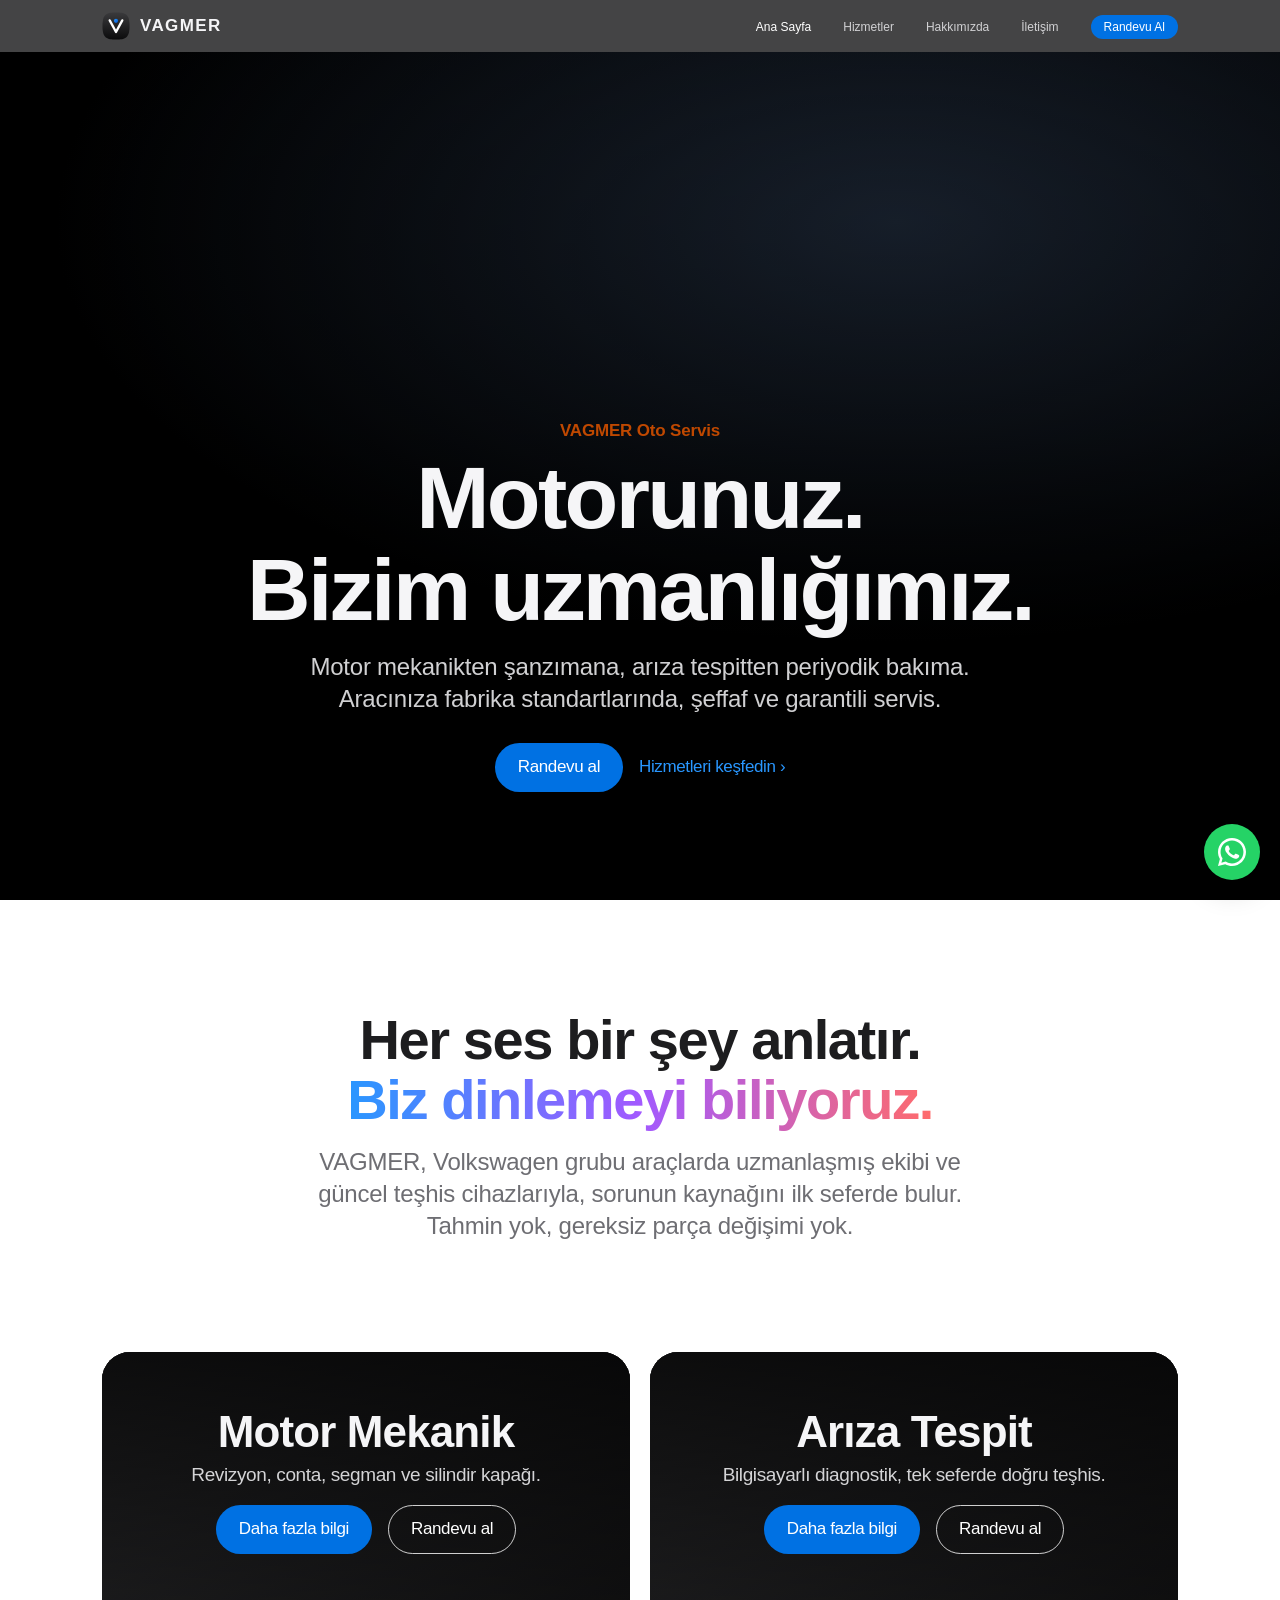
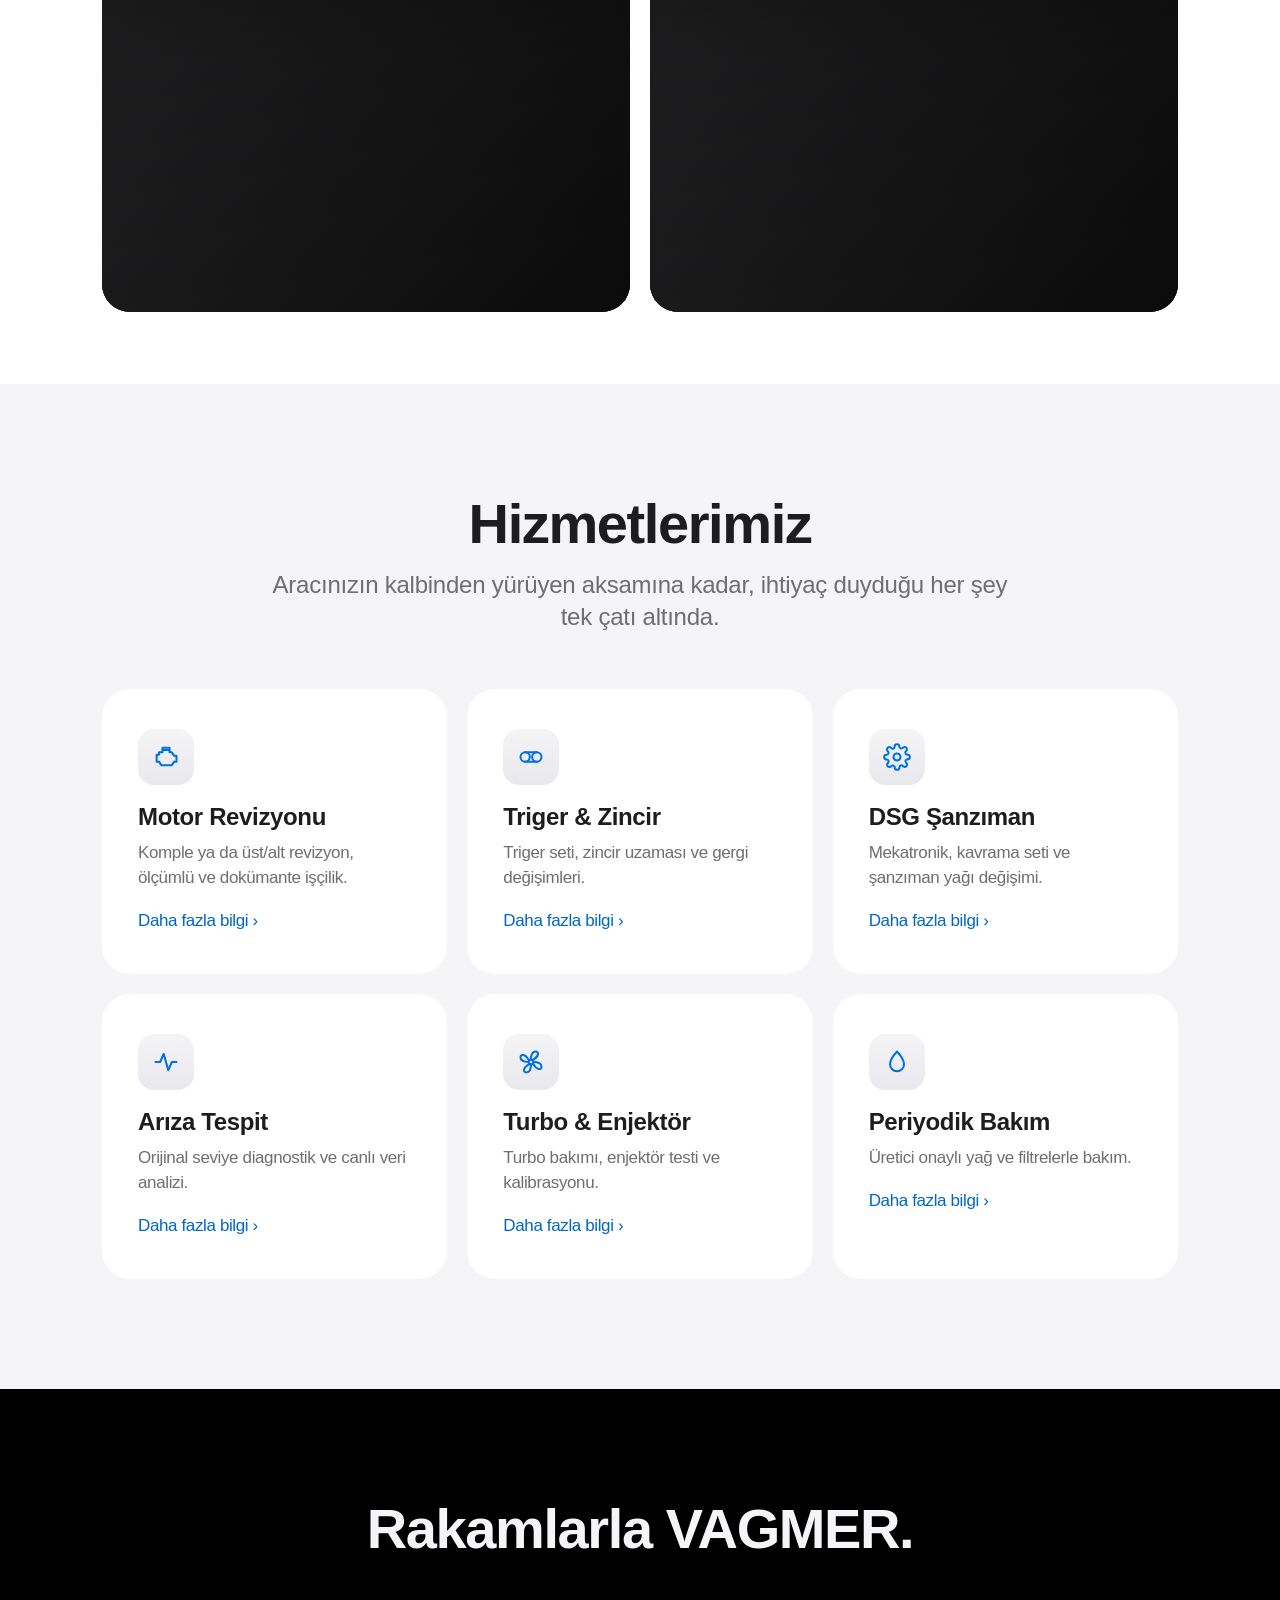
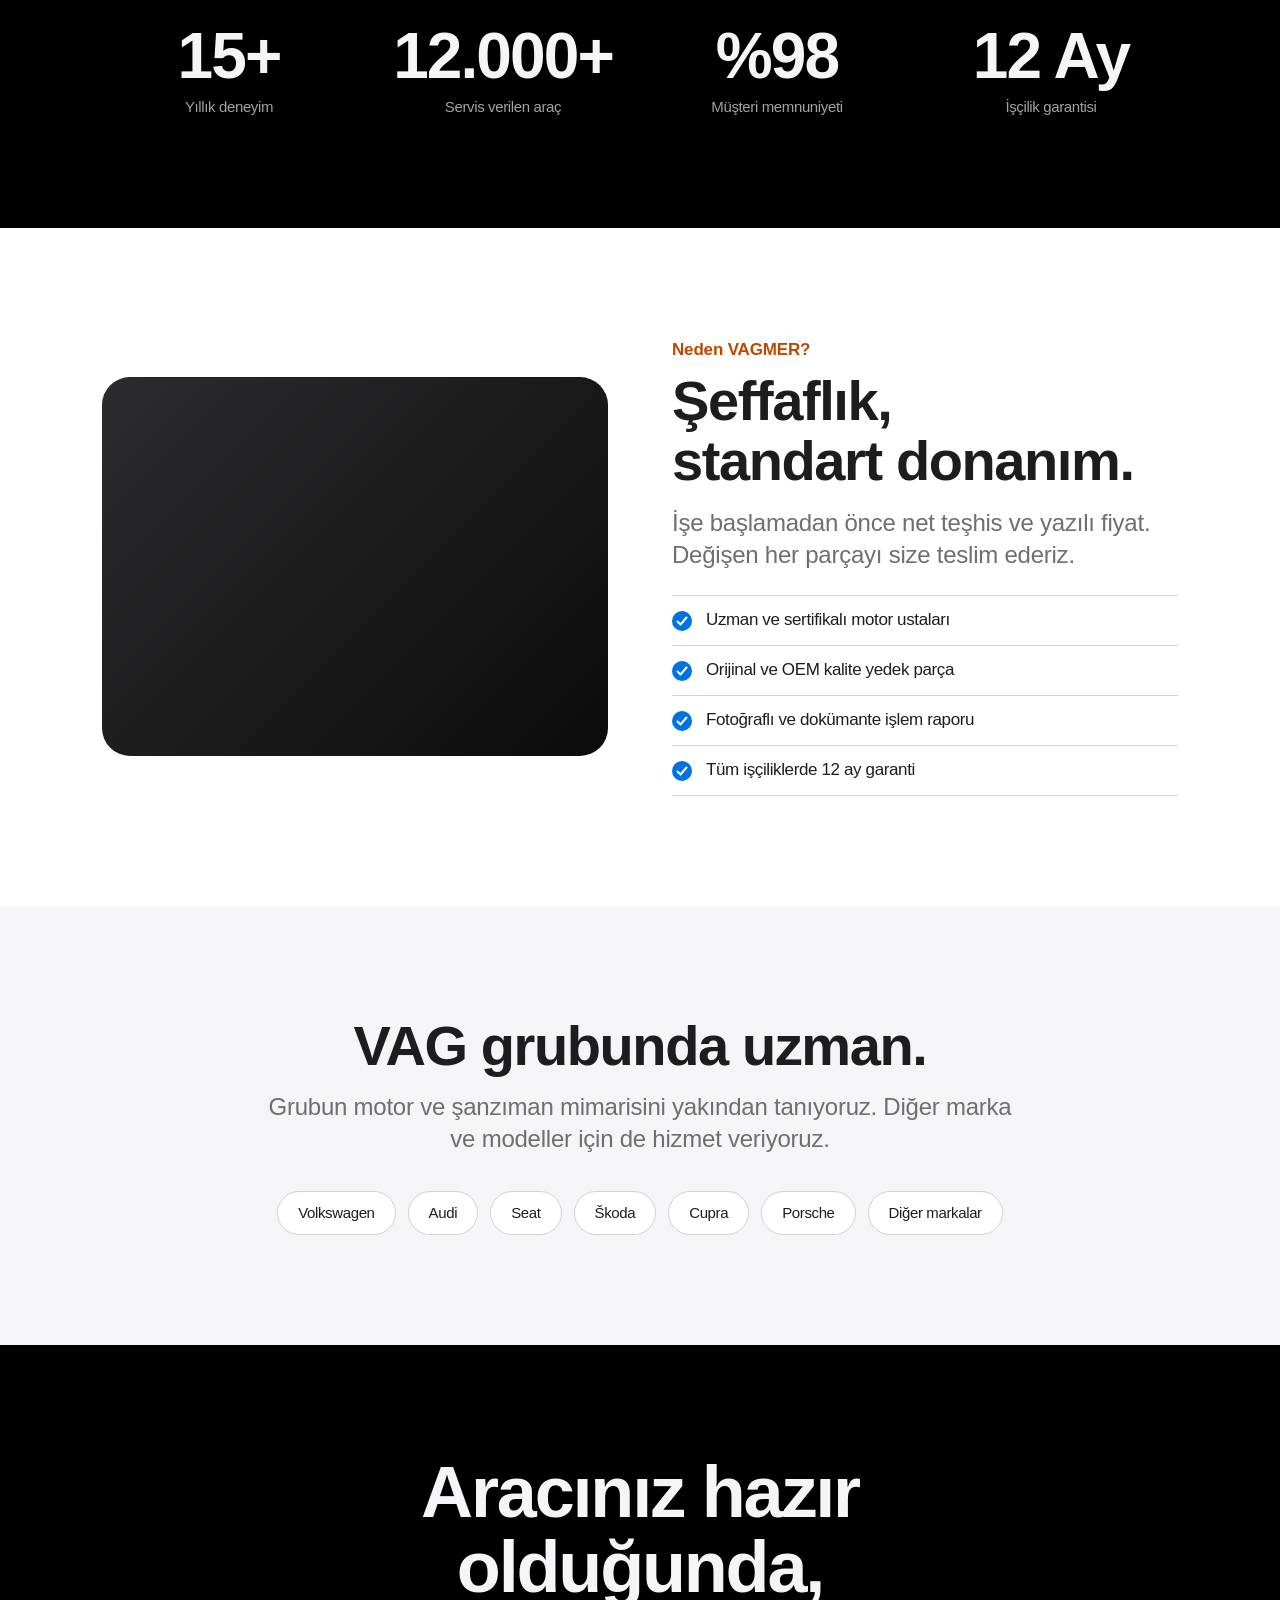
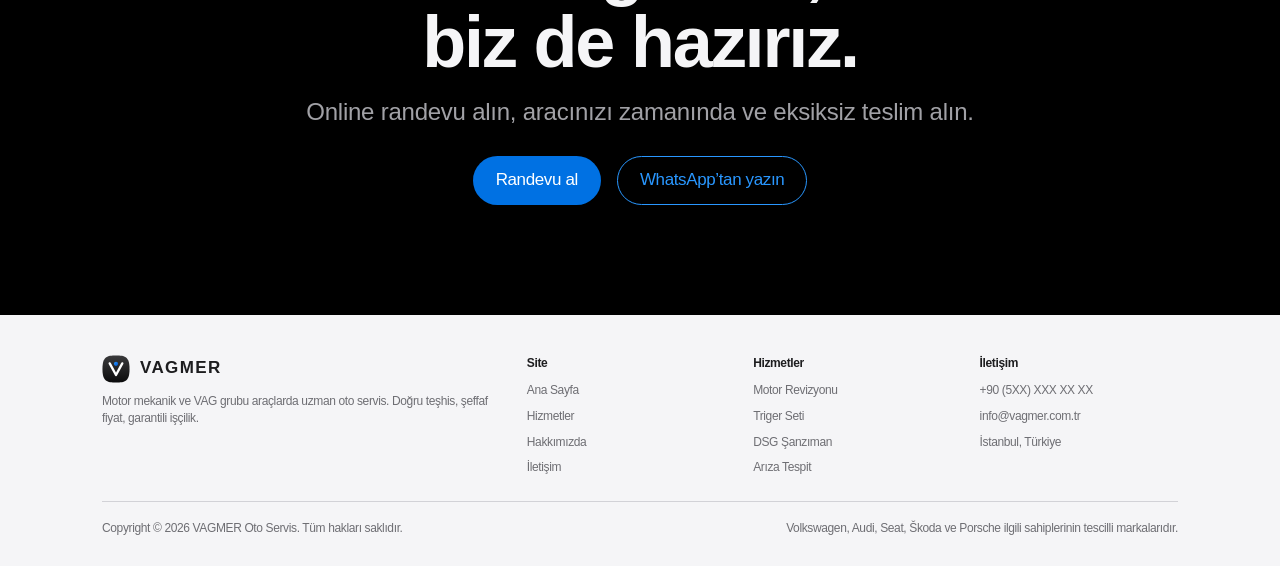
==== index.html @ d293a99e "VAGMER oto servis tanıtım sitesi ve sunucu kurulum scripti Co-Authored-By: Claude Opus 5.5 <noreply@" ====
<!doctype html>
<html lang="tr">
<head>
<meta charset="utf-8">
<meta name="viewport" content="width=device-width, initial-scale=1, viewport-fit=cover">
<title>VAGMER Oto Servis — Motor Mekanik ve VAG Uzmanı</title>
<meta name="description" content="VAGMER Oto Servis: motor mekanik, motor revizyonu, triger, DSG şanzıman, arıza tespit ve periyodik bakım. Volkswagen, Audi, Seat, Škoda uzmanı.">
<meta name="theme-color" content="#000000">
<meta property="og:title" content="VAGMER Oto Servis — Motor Mekanik ve VAG Uzmanı">
<meta property="og:description" content="VAGMER Oto Servis: motor mekanik, motor revizyonu, triger, DSG şanzıman, arıza tespit ve periyodik bakım. Volkswagen, Audi, Seat, Škoda uzmanı.">
<meta property="og:type" content="website">
<link rel="icon" href="favicon.svg" type="image/svg+xml">
<link rel="apple-touch-icon" href="assets/img/logo.svg">
<link rel="preconnect" href="https://images.unsplash.com">
<link rel="stylesheet" href="assets/css/style.css">
</head>
<body>
<header class="nav" role="navigation" aria-label="Ana menü">
  <div class="container">
    <a class="brand" href="index.html"><img src="assets/img/logo.svg" alt="" width="28" height="28">VAGMER</a>
    <button class="nav-toggle" aria-label="Menüyü aç" aria-expanded="false"><span></span><span></span></button>
    <ul class="nav-links"><li><a href="index.html" aria-current="page">Ana Sayfa</a></li><li><a href="hizmetler.html">Hizmetler</a></li><li><a href="hakkimizda.html">Hakkımızda</a></li><li><a href="iletisim.html">İletişim</a></li><li><a class="nav-cta" href="iletisim.html#randevu">Randevu Al</a></li></ul>
  </div>
</header>
<main>

<section class="hero">
  <div class="hero-media" data-bg="https://images.unsplash.com/photo-1486262715619-67b85e0b08d3?auto=format&fit=crop&w=2200&q=80"></div>
  <div class="container">
    <p class="eyebrow">VAGMER Oto Servis</p>
    <h1 class="display">Motorunuz.<br>Bizim uzmanlığımız.</h1>
    <p class="lead">Motor mekanikten şanzımana, arıza tespitten periyodik bakıma. Aracınıza fabrika standartlarında, şeffaf ve garantili servis.</p>
    <div class="cta-row">
      <a class="btn btn-primary" href="iletisim.html#randevu">Randevu al</a>
      <a class="link-arrow" style="color:var(--link-dark)" href="hizmetler.html">Hizmetleri keşfedin</a>
    </div>
  </div>
</section>

<section class="section center">
  <div class="container narrow reveal">
    <h2 class="headline">Her ses bir şey anlatır.<br><span class="gradient-text">Biz dinlemeyi biliyoruz.</span></h2>
    <p class="lead">VAGMER, Volkswagen grubu araçlarda uzmanlaşmış ekibi ve güncel teşhis cihazlarıyla, sorunun kaynağını ilk seferde bulur. Tahmin yok, gereksiz parça değişimi yok.</p>
  </div>
</section>

<section class="section-sm" style="padding-top:0">
  <div class="container grid grid-2">
    <div class="tile reveal">
      <div class="media" data-bg="https://images.unsplash.com/photo-1487754180451-c456f719a1fc?auto=format&fit=crop&w=1400&q=80"></div>
      <h3>Motor Mekanik</h3>
      <p>Revizyon, conta, segman ve silindir kapağı.</p>
      <div class="cta-row"><a class="btn btn-primary" href="hizmetler.html#motor">Daha fazla bilgi</a><a class="btn btn-ghost" href="iletisim.html#randevu">Randevu al</a></div>
    </div>
    <div class="tile reveal">
      <div class="media" data-bg="https://images.unsplash.com/photo-1503376780353-7e6692767b70?auto=format&fit=crop&w=1400&q=80"></div>
      <h3>Arıza Tespit</h3>
      <p>Bilgisayarlı diagnostik, tek seferde doğru teşhis.</p>
      <div class="cta-row"><a class="btn btn-primary" href="hizmetler.html#diagnostik">Daha fazla bilgi</a><a class="btn btn-ghost" href="iletisim.html#randevu">Randevu al</a></div>
    </div>
  </div>
</section>

<section class="section alt">
  <div class="container">
    <div class="center reveal">
      <h2 class="headline">Hizmetlerimiz</h2>
      <p class="lead narrow">Aracınızın kalbinden yürüyen aksamına kadar, ihtiyaç duyduğu her şey tek çatı altında.</p>
    </div>
    <div class="grid grid-3" style="margin-top:56px">
      <a class="card reveal" href="hizmetler.html#motor" style="color:inherit;text-decoration:none">
  <div class="icon"><svg viewBox="0 0 24 24"><path d="M4 10h2V8h3V6h6v2h2l2 3h2v5h-2l-2 3H8l-2-3H4z"/><path d="M9 6V4h6v2"/></svg></div><h3>Motor Revizyonu</h3><p>Komple ya da üst/alt revizyon, ölçümlü ve dokümante işçilik.</p><span class="link-arrow" style="color:var(--link)">Daha fazla bilgi</span></a>
      <a class="card reveal" href="hizmetler.html#triger" style="color:inherit;text-decoration:none">
  <div class="icon"><svg viewBox="0 0 24 24"><circle cx="7" cy="12" r="4"/><circle cx="17" cy="12" r="4"/><path d="M7 8h10M7 16h10"/></svg></div><h3>Triger & Zincir</h3><p>Triger seti, zincir uzaması ve gergi değişimleri.</p><span class="link-arrow" style="color:var(--link)">Daha fazla bilgi</span></a>
      <a class="card reveal" href="hizmetler.html#sanziman" style="color:inherit;text-decoration:none">
  <div class="icon"><svg viewBox="0 0 24 24"><circle cx="12" cy="12" r="3"/><path d="M19.4 15a1.7 1.7 0 0 0 .3 1.8l.1.1a2 2 0 1 1-2.8 2.8l-.1-.1a1.7 1.7 0 0 0-1.8-.3 1.7 1.7 0 0 0-1 1.5V21a2 2 0 1 1-4 0v-.1a1.7 1.7 0 0 0-1.1-1.5 1.7 1.7 0 0 0-1.8.3l-.1.1a2 2 0 1 1-2.8-2.8l.1-.1a1.7 1.7 0 0 0 .3-1.8 1.7 1.7 0 0 0-1.5-1H3a2 2 0 1 1 0-4h.1a1.7 1.7 0 0 0 1.5-1.1 1.7 1.7 0 0 0-.3-1.8l-.1-.1a2 2 0 1 1 2.8-2.8l.1.1a1.7 1.7 0 0 0 1.8.3H9a1.7 1.7 0 0 0 1-1.5V3a2 2 0 1 1 4 0v.1a1.7 1.7 0 0 0 1 1.5 1.7 1.7 0 0 0 1.8-.3l.1-.1a2 2 0 1 1 2.8 2.8l-.1.1a1.7 1.7 0 0 0-.3 1.8V9a1.7 1.7 0 0 0 1.5 1H21a2 2 0 1 1 0 4h-.1a1.7 1.7 0 0 0-1.5 1z"/></svg></div><h3>DSG Şanzıman</h3><p>Mekatronik, kavrama seti ve şanzıman yağı değişimi.</p><span class="link-arrow" style="color:var(--link)">Daha fazla bilgi</span></a>
      <a class="card reveal" href="hizmetler.html#diagnostik" style="color:inherit;text-decoration:none">
  <div class="icon"><svg viewBox="0 0 24 24"><path d="M3 12h4l3-7 4 14 3-7h4"/></svg></div><h3>Arıza Tespit</h3><p>Orijinal seviye diagnostik ve canlı veri analizi.</p><span class="link-arrow" style="color:var(--link)">Daha fazla bilgi</span></a>
      <a class="card reveal" href="hizmetler.html#turbo" style="color:inherit;text-decoration:none">
  <div class="icon"><svg viewBox="0 0 24 24"><circle cx="12" cy="12" r="2"/><path d="M12 10c0-4 1-7 4-7s3 4-2 7M14 12c4 0 7 1 7 4s-4 3-7-2M12 14c0 4-1 7-4 7s-3-4 2-7M10 12c-4 0-7-1-7-4s4-3 7 2"/></svg></div><h3>Turbo & Enjektör</h3><p>Turbo bakımı, enjektör testi ve kalibrasyonu.</p><span class="link-arrow" style="color:var(--link)">Daha fazla bilgi</span></a>
      <a class="card reveal" href="hizmetler.html#bakim" style="color:inherit;text-decoration:none">
  <div class="icon"><svg viewBox="0 0 24 24"><path d="M12 3s6 6.5 6 11a6 6 0 0 1-12 0c0-4.5 6-11 6-11z"/></svg></div><h3>Periyodik Bakım</h3><p>Üretici onaylı yağ ve filtrelerle bakım.</p><span class="link-arrow" style="color:var(--link)">Daha fazla bilgi</span></a>
    </div>
  </div>
</section>

<section class="section dark">
  <div class="container">
    <div class="center reveal"><h2 class="headline">Rakamlarla VAGMER.</h2></div>
    <div class="stats reveal" style="margin-top:64px">
      <div><div class="stat-num">15+</div><div class="stat-label">Yıllık deneyim</div></div>
      <div><div class="stat-num">12.000+</div><div class="stat-label">Servis verilen araç</div></div>
      <div><div class="stat-num">%98</div><div class="stat-label">Müşteri memnuniyeti</div></div>
      <div><div class="stat-num">12 Ay</div><div class="stat-label">İşçilik garantisi</div></div>
    </div>
  </div>
</section>

<section class="section">
  <div class="container split">
    <div class="media ratio-4x3 reveal" data-bg="https://images.unsplash.com/photo-1619642751034-765dfdf7c58e?auto=format&fit=crop&w=1400&q=80"></div>
    <div class="reveal">
      <p class="eyebrow">Neden VAGMER?</p>
      <h2 class="headline">Şeffaflık,<br>standart donanım.</h2>
      <p class="lead">İşe başlamadan önce net teşhis ve yazılı fiyat. Değişen her parçayı size teslim ederiz.</p>
      <ul class="check-list">
        <li>Uzman ve sertifikalı motor ustaları</li>
        <li>Orijinal ve OEM kalite yedek parça</li>
        <li>Fotoğraflı ve dokümante işlem raporu</li>
        <li>Tüm işçiliklerde 12 ay garanti</li>
      </ul>
    </div>
  </div>
</section>

<section class="section alt center">
  <div class="container reveal">
    <h2 class="headline">VAG grubunda uzman.</h2>
    <p class="lead narrow">Grubun motor ve şanzıman mimarisini yakından tanıyoruz. Diğer marka ve modeller için de hizmet veriyoruz.</p>
    <div class="brands">
      <span class="chip">Volkswagen</span><span class="chip">Audi</span><span class="chip">Seat</span><span class="chip">Škoda</span><span class="chip">Cupra</span><span class="chip">Porsche</span><span class="chip">Diğer markalar</span>
    </div>
  </div>
</section>

<section class="section dark center">
  <div class="container narrow reveal">
    <h2 class="display" style="font-size:clamp(40px,6vw,72px)">Aracınız hazır olduğunda,<br>biz de hazırız.</h2>
    <p class="lead">Online randevu alın, aracınızı zamanında ve eksiksiz teslim alın.</p>
    <div class="cta-row">
      <a class="btn btn-primary" href="iletisim.html#randevu">Randevu al</a>
      <a class="btn btn-ghost" data-wa="Merhaba VAGMER, aracım için bilgi almak istiyorum." href="iletisim.html">WhatsApp’tan yazın</a>
    </div>
  </div>
</section>

</main>
<footer class="footer">
  <div class="container">
    <div class="footer-grid">
      <div>
        <a class="brand" href="index.html"><img src="assets/img/logo.svg" alt="" width="24" height="24">VAGMER</a>
        <p>Motor mekanik ve VAG grubu araçlarda uzman oto servis. Doğru teşhis, şeffaf fiyat, garantili işçilik.</p>
      </div>
      <div><h5>Site</h5><ul><li><a href="index.html">Ana Sayfa</a></li><li><a href="hizmetler.html">Hizmetler</a></li><li><a href="hakkimizda.html">Hakkımızda</a></li><li><a href="iletisim.html">İletişim</a></li></ul></div>
      <div><h5>Hizmetler</h5><ul>
        <li><a href="hizmetler.html#motor">Motor Revizyonu</a></li>
        <li><a href="hizmetler.html#triger">Triger Seti</a></li>
        <li><a href="hizmetler.html#sanziman">DSG Şanzıman</a></li>
        <li><a href="hizmetler.html#diagnostik">Arıza Tespit</a></li>
      </ul></div>
      <div><h5>İletişim</h5><ul>
        <li><a href="tel:+905000000000">+90 (5XX) XXX XX XX</a></li>
        <li><a href="mailto:info@vagmer.com.tr">info@vagmer.com.tr</a></li>
        <li>İstanbul, Türkiye</li>
      </ul></div>
    </div>
    <div class="footer-bottom">
      <span>Copyright © <span id="year">2026</span> VAGMER Oto Servis. Tüm hakları saklıdır.</span>
      <span>Volkswagen, Audi, Seat, Škoda ve Porsche ilgili sahiplerinin tescilli markalarıdır.</span>
    </div>
  </div>
</footer>
<a class="fab" data-wa="Merhaba VAGMER, bilgi almak istiyorum." href="iletisim.html" aria-label="WhatsApp ile yazın"><svg viewBox="0 0 24 24" aria-hidden="true"><path d="M17.5 14.4c-.3-.1-1.7-.8-2-.9-.3-.1-.5-.1-.7.1-.2.3-.8.9-.9 1.1-.2.2-.3.2-.6.1-.3-.1-1.2-.5-2.4-1.5-.9-.8-1.5-1.7-1.6-2-.2-.3 0-.5.1-.6l.4-.5c.1-.2.2-.3.3-.5.1-.2 0-.4 0-.5l-.9-2.2c-.2-.6-.5-.5-.7-.5h-.6c-.2 0-.5.1-.8.4-.3.3-1 1-1 2.5s1.1 2.9 1.2 3.1c.1.2 2.1 3.2 5.1 4.5.7.3 1.3.5 1.7.6.7.2 1.4.2 1.9.1.6-.1 1.7-.7 2-1.4.2-.7.2-1.3.2-1.4-.1-.1-.3-.2-.6-.3zM12 21.8c-1.8 0-3.5-.5-5-1.4l-.4-.2-3.7 1 1-3.6-.2-.4C2.7 15.6 2.2 13.8 2.2 12 2.2 6.6 6.6 2.2 12 2.2S21.8 6.6 21.8 12 17.4 21.8 12 21.8zM12 0C5.4 0 0 5.4 0 12c0 2.1.6 4.2 1.6 6L0 24l6.2-1.6c1.8 1 3.8 1.5 5.8 1.5 6.6 0 12-5.4 12-12S18.6 0 12 0z"/></svg></a>
<script src="assets/js/main.js" defer></script>
</body>
</html>
---- assets/css/style.css ----
/* VAGMER Oto Servis — Apple-inspired design system */
:root {
  --bg: #ffffff;
  --bg-alt: #f5f5f7;
  --bg-dark: #000000;
  --surface-dark: #1d1d1f;
  --text: #1d1d1f;
  --text-2: #6e6e73;
  --text-inv: #f5f5f7;
  --text-inv-2: #a1a1a6;
  --accent: #0071e3;
  --accent-hover: #0077ed;
  --link: #0066cc;
  --link-dark: #2997ff;
  --line: #d2d2d7;
  --radius-l: 28px;
  --radius-m: 18px;
  --radius-s: 12px;
  --max: 1120px;
  --nav-h: 52px;
  --font: -apple-system, BlinkMacSystemFont, "SF Pro Display", "SF Pro Text", "Inter", "Helvetica Neue", Helvetica, Arial, sans-serif;
  --ease: cubic-bezier(.25, .1, .25, 1);
}

*, *::before, *::after { box-sizing: border-box; }
html { -webkit-text-size-adjust: 100%; scroll-behavior: smooth; }
body {
  margin: 0;
  font-family: var(--font);
  font-size: 17px;
  line-height: 1.47;
  letter-spacing: -0.022em;
  color: var(--text);
  background: var(--bg);
  -webkit-font-smoothing: antialiased;
  -moz-osx-font-smoothing: grayscale;
}
img { max-width: 100%; display: block; }
a { color: var(--link); text-decoration: none; }
a:hover { text-decoration: underline; }
h1, h2, h3, h4 { margin: 0; font-weight: 600; letter-spacing: -0.015em; }
p { margin: 0; }

.container { width: 100%; max-width: var(--max); margin: 0 auto; padding: 0 22px; }

/* ---------- Navigation ---------- */
.nav {
  position: sticky; top: 0; z-index: 100;
  height: var(--nav-h);
  background: rgba(22, 22, 23, .8);
  backdrop-filter: saturate(180%) blur(20px);
  -webkit-backdrop-filter: saturate(180%) blur(20px);
}
.nav .container { height: 100%; display: flex; align-items: center; justify-content: space-between; }
.brand { display: flex; align-items: center; gap: 10px; color: #f5f5f7; font-weight: 600; font-size: 17px; letter-spacing: .08em; }
.brand:hover { text-decoration: none; }
.brand img { width: 28px; height: 28px; }
.nav-links { display: flex; gap: 32px; list-style: none; margin: 0; padding: 0; }
.nav-links a { color: rgba(245, 245, 247, .8); font-size: 12px; letter-spacing: 0; transition: color .3s var(--ease); }
.nav-links a:hover, .nav-links a[aria-current="page"] { color: #fff; text-decoration: none; }
.nav-cta { font-size: 12px; padding: 5px 13px; border-radius: 980px; background: var(--accent); color: #fff !important; }
.nav-cta:hover { background: var(--accent-hover); }
.nav-toggle { display: none; background: none; border: 0; padding: 8px; cursor: pointer; }
.nav-toggle span { display: block; width: 18px; height: 1.5px; background: #f5f5f7; margin: 5px 0; transition: transform .3s var(--ease), opacity .3s; }

@media (max-width: 820px) {
  .nav-toggle { display: block; }
  .nav-links {
    position: fixed; inset: var(--nav-h) 0 auto 0;
    flex-direction: column; gap: 0; padding: 8px 22px 28px;
    background: rgba(22, 22, 23, .96);
    backdrop-filter: blur(20px); -webkit-backdrop-filter: blur(20px);
    transform: translateY(-8px); opacity: 0; pointer-events: none;
    transition: opacity .3s var(--ease), transform .3s var(--ease);
  }
  .nav-links a { display: block; font-size: 24px; font-weight: 600; padding: 12px 0; color: #f5f5f7; }
  .nav-links .nav-cta { display: inline-block; margin-top: 12px; font-size: 17px; padding: 10px 22px; }
  .nav.open .nav-links { opacity: 1; transform: none; pointer-events: auto; }
  .nav.open .nav-toggle span:first-child { transform: translateY(3.25px) rotate(45deg); }
  .nav.open .nav-toggle span:last-child { transform: translateY(-3.25px) rotate(-45deg); }
}

/* ---------- Buttons & links ---------- */
.btn {
  display: inline-flex; align-items: center; justify-content: center; gap: 6px;
  min-height: 44px; padding: 11px 22px;
  border-radius: 980px; border: 1px solid transparent;
  font: inherit; font-size: 17px; font-weight: 400;
  cursor: pointer; transition: background .25s var(--ease), color .25s var(--ease), border-color .25s;
}
.btn:hover { text-decoration: none; }
.btn-primary { background: var(--accent); color: #fff; }
.btn-primary:hover { background: var(--accent-hover); }
.btn-ghost { color: var(--accent); border-color: var(--accent); background: transparent; }
.btn-ghost:hover { background: var(--accent); color: #fff; }
.dark .btn-ghost { color: var(--link-dark); border-color: var(--link-dark); }
.dark .btn-ghost:hover { background: var(--link-dark); color: #000; }
.link-arrow::after { content: " ›"; }
.dark a.link-arrow, .dark .link { color: var(--link-dark); }
.cta-row { display: flex; flex-wrap: wrap; gap: 16px; justify-content: center; align-items: center; margin-top: 28px; }

/* ---------- Sections ---------- */
.section { padding: 110px 0; }
.section-sm { padding: 72px 0; }
.alt { background: var(--bg-alt); }
.dark { background: var(--bg-dark); color: var(--text-inv); }
.dark .muted, .dark .lead { color: var(--text-inv-2); }
.center { text-align: center; }
.eyebrow { font-size: 17px; font-weight: 600; color: #bf4800; margin-bottom: 8px; letter-spacing: -0.01em; }
.dark .eyebrow { color: #ff9f0a; }
.display { font-size: clamp(44px, 8vw, 88px); line-height: 1.04; letter-spacing: -0.03em; font-weight: 700; }
.headline { font-size: clamp(34px, 5.4vw, 56px); line-height: 1.07; letter-spacing: -0.025em; font-weight: 700; }
.title { font-size: clamp(24px, 3vw, 32px); line-height: 1.125; letter-spacing: -0.02em; }
.lead { font-size: clamp(19px, 2.2vw, 24px); line-height: 1.33; color: var(--text-2); letter-spacing: -0.01em; margin-top: 16px; }
.muted { color: var(--text-2); }
.narrow { max-width: 760px; margin-left: auto; margin-right: auto; }
.gradient-text {
  background: linear-gradient(90deg, #2997ff, #a259ff 50%, #ff6b6b);
  -webkit-background-clip: text; background-clip: text; color: transparent;
}

/* ---------- Hero ---------- */
.hero {
  position: relative; overflow: hidden;
  min-height: calc(100vh - var(--nav-h)); min-height: calc(100svh - var(--nav-h));
  display: flex; align-items: flex-end;
  background: #000; color: #f5f5f7;
}
.hero-media {
  position: absolute; inset: 0;
  background-color: #111;
  background-image: radial-gradient(1200px 600px at 70% 20%, #1f2a3a 0%, #000 70%);
  background-size: cover; background-position: center;
  transform: scale(1.06);
  animation: heroZoom 14s var(--ease) forwards;
}
.hero-media::after {
  content: ""; position: absolute; inset: 0;
  background: linear-gradient(180deg, rgba(0,0,0,.25) 0%, rgba(0,0,0,.35) 45%, rgba(0,0,0,.9) 100%);
}
@keyframes heroZoom { to { transform: scale(1); } }
.hero .container { position: relative; padding-bottom: 12vh; padding-top: 18vh; text-align: center; }
.hero .lead { color: rgba(245,245,247,.85); max-width: 680px; margin-left: auto; margin-right: auto; }

.page-hero { padding: 120px 0 80px; text-align: center; }
.page-hero.dark { padding: 140px 0 100px; }

/* ---------- Image tiles (with graceful fallback) ---------- */
.media {
  position: relative; overflow: hidden;
  border-radius: var(--radius-l);
  background-color: #1d1d1f;
  background-image: linear-gradient(135deg, #2c2c2e, #0b0b0c);
  background-size: cover; background-position: center;
}
.media.ratio-16x9 { aspect-ratio: 16 / 9; }
.media.ratio-4x3 { aspect-ratio: 4 / 3; }
.media.ratio-1x1 { aspect-ratio: 1 / 1; }
.media.ratio-3x4 { aspect-ratio: 3 / 4; }

/* ---------- Grids & cards ---------- */
.grid { display: grid; gap: 20px; }
.grid-2 { grid-template-columns: repeat(2, 1fr); }
.grid-3 { grid-template-columns: repeat(3, 1fr); }
.grid-4 { grid-template-columns: repeat(4, 1fr); }
@media (max-width: 980px) { .grid-4 { grid-template-columns: repeat(2, 1fr); } .grid-3 { grid-template-columns: repeat(2, 1fr); } }
@media (max-width: 640px) { .grid-2, .grid-3, .grid-4 { grid-template-columns: 1fr; } }

.card {
  background: var(--bg); border-radius: var(--radius-l);
  padding: 40px 36px; overflow: hidden; position: relative;
  transition: transform .4s var(--ease), box-shadow .4s var(--ease);
}
.alt .card { background: #fff; }
.card:hover { transform: translateY(-4px) scale(1.005); box-shadow: 0 20px 50px rgba(0,0,0,.08); }
.card h3 { font-size: 24px; line-height: 1.16; margin-top: 18px; }
.card p { color: var(--text-2); margin-top: 10px; }
.card .link-arrow { display: inline-block; margin-top: 18px; }
.card-dark { background: var(--surface-dark); color: var(--text-inv); }
.card-dark p { color: var(--text-inv-2); }
.card-media { padding: 0; }
.card-media .media { border-radius: 0; }
.card-media .card-body { padding: 28px 32px 34px; }

.icon {
  width: 56px; height: 56px; border-radius: 16px;
  display: grid; place-items: center;
  background: linear-gradient(180deg, #f5f5f7, #e8e8ed);
}
.card-dark .icon, .dark .icon { background: linear-gradient(180deg, #2c2c2e, #1c1c1e); }
.icon svg { width: 28px; height: 28px; stroke: var(--accent); fill: none; stroke-width: 1.75; stroke-linecap: round; stroke-linejoin: round; }
.dark .icon svg, .card-dark .icon svg { stroke: var(--link-dark); }

/* Big feature tiles (Apple homepage style) */
.tile {
  position: relative; border-radius: var(--radius-l); overflow: hidden;
  min-height: 560px; display: flex; flex-direction: column; align-items: center; text-align: center;
  padding: 56px 32px 0; color: #f5f5f7; background: #000;
}
.tile .media { position: absolute; inset: 0; border-radius: 0; }
.tile .media::after { content: ""; position: absolute; inset: 0; background: linear-gradient(180deg, rgba(0,0,0,.72) 0%, rgba(0,0,0,.2) 55%, rgba(0,0,0,.05) 100%); }
.tile > *:not(.media) { position: relative; z-index: 1; }
.tile h3 { font-size: clamp(32px, 4vw, 44px); line-height: 1.08; letter-spacing: -0.02em; }
.tile p { font-size: 19px; color: rgba(245,245,247,.86); margin-top: 6px; }
.tile .cta-row { margin-top: 16px; }
.tile .btn-ghost { color: #fff; border-color: rgba(255,255,255,.8); }
.tile .btn-ghost:hover { background: #fff; color: #000; }
@media (max-width: 640px) { .tile { min-height: 480px; } }

/* ---------- Stats ---------- */
.stats { display: grid; grid-template-columns: repeat(4, 1fr); gap: 20px; text-align: center; }
.stat-num { font-size: clamp(40px, 6vw, 64px); font-weight: 700; letter-spacing: -0.03em; line-height: 1.05; }
.stat-label { color: var(--text-2); margin-top: 6px; font-size: 15px; }
.dark .stat-label { color: var(--text-inv-2); }
@media (max-width: 760px) { .stats { grid-template-columns: repeat(2, 1fr); row-gap: 40px; } }

/* ---------- Split ---------- */
.split { display: grid; grid-template-columns: 1fr 1fr; gap: 64px; align-items: center; }
.split.reverse > :first-child { order: 2; }
@media (max-width: 860px) { .split { grid-template-columns: 1fr; gap: 36px; } .split.reverse > :first-child { order: 0; } }

/* ---------- Lists ---------- */
.check-list { list-style: none; padding: 0; margin: 24px 0 0; }
.check-list li { position: relative; padding: 12px 0 12px 34px; border-top: 1px solid var(--line); }
.dark .check-list li { border-color: #333336; }
.check-list li:last-child { border-bottom: 1px solid var(--line); }
.dark .check-list li:last-child { border-color: #333336; }
.check-list li::before {
  content: ""; position: absolute; left: 0; top: 15px; width: 20px; height: 20px; border-radius: 50%;
  background: var(--accent) url("data:image/svg+xml,%3Csvg xmlns='http://www.w3.org/2000/svg' viewBox='0 0 20 20'%3E%3Cpath d='M5.5 10.5l3 3 6-7' fill='none' stroke='%23fff' stroke-width='2' stroke-linecap='round' stroke-linejoin='round'/%3E%3C/svg%3E") center/20px no-repeat;
}

/* ---------- Brands strip ---------- */
.brands { display: flex; flex-wrap: wrap; justify-content: center; gap: 12px; margin-top: 36px; }
.chip {
  padding: 10px 20px; border-radius: 980px; font-size: 15px;
  background: #fff; border: 1px solid var(--line); color: var(--text);
}
.dark .chip { background: #1d1d1f; border-color: #333336; color: var(--text-inv); }

/* ---------- Process steps ---------- */
.steps { counter-reset: step; }
.step { position: relative; padding-top: 64px; }
.step::before {
  counter-increment: step; content: counter(step, decimal-leading-zero);
  position: absolute; top: 0; left: 0; font-size: 40px; font-weight: 700; letter-spacing: -0.03em;
  color: transparent; -webkit-text-stroke: 1px var(--text-2);
}
.step h3 { font-size: 21px; }
.step p { color: var(--text-2); margin-top: 8px; font-size: 16px; }

/* ---------- Accordion (FAQ) ---------- */
.faq { margin-top: 40px; }
.faq details { border-top: 1px solid var(--line); }
.faq details:last-child { border-bottom: 1px solid var(--line); }
.faq summary {
  list-style: none; cursor: pointer; padding: 24px 40px 24px 0; position: relative;
  font-size: 21px; font-weight: 600; letter-spacing: -0.015em;
}
.faq summary::-webkit-details-marker { display: none; }
.faq summary::after {
  content: "+"; position: absolute; right: 4px; top: 50%; transform: translateY(-50%);
  font-size: 28px; font-weight: 300; color: var(--text-2); transition: transform .3s var(--ease);
}
.faq details[open] summary::after { transform: translateY(-50%) rotate(45deg); }
.faq details p { padding: 0 40px 26px 0; color: var(--text-2); }

/* ---------- Gallery ---------- */
.gallery { display: grid; grid-template-columns: repeat(3, 1fr); gap: 16px; }
.gallery .media { border-radius: var(--radius-m); }
.gallery .wide { grid-column: span 2; }
@media (max-width: 760px) { .gallery { grid-template-columns: 1fr 1fr; } .gallery .wide { grid-column: span 2; } }

/* ---------- Forms ---------- */
.form { display: grid; gap: 14px; }
.form .row { display: grid; grid-template-columns: 1fr 1fr; gap: 14px; }
@media (max-width: 640px) { .form .row { grid-template-columns: 1fr; } }
.field { position: relative; }
.field input, .field select, .field textarea {
  width: 100%; font: inherit; font-size: 17px; color: var(--text);
  padding: 26px 16px 10px; min-height: 56px;
  border: 1px solid #86868b; border-radius: var(--radius-s); background: #fff;
  transition: border-color .2s, box-shadow .2s; appearance: none; -webkit-appearance: none;
}
.field textarea { min-height: 130px; resize: vertical; }
.field select { background: #fff url("data:image/svg+xml,%3Csvg xmlns='http://www.w3.org/2000/svg' viewBox='0 0 12 8'%3E%3Cpath d='M1 1l5 5 5-5' fill='none' stroke='%236e6e73' stroke-width='1.6' stroke-linecap='round'/%3E%3C/svg%3E") right 16px center/12px no-repeat; }
.field label {
  position: absolute; left: 17px; top: 8px; font-size: 12px; color: var(--text-2); pointer-events: none;
}
.field input:focus, .field select:focus, .field textarea:focus { outline: none; border-color: var(--accent); box-shadow: 0 0 0 4px rgba(0,113,227,.18); }
.form-note { font-size: 13px; color: var(--text-2); }
.form-status { font-size: 15px; color: #1d8f3a; min-height: 1.4em; }

/* ---------- Info list ---------- */
.info { display: grid; gap: 0; }
.info-item { display: flex; gap: 16px; padding: 20px 0; border-top: 1px solid var(--line); }
.info-item:last-child { border-bottom: 1px solid var(--line); }
.info-item h4 { font-size: 15px; color: var(--text-2); font-weight: 400; }
.info-item p, .info-item a { font-size: 19px; font-weight: 600; color: var(--text); }
.hours { width: 100%; border-collapse: collapse; margin-top: 8px; }
.hours td { padding: 10px 0; border-top: 1px solid var(--line); font-size: 16px; }
.hours td:last-child { text-align: right; color: var(--text-2); }
.map { border: 0; width: 100%; height: 100%; min-height: 380px; border-radius: var(--radius-l); filter: grayscale(.2); }

/* ---------- Footer ---------- */
.footer { background: var(--bg-alt); color: var(--text-2); font-size: 12px; padding: 40px 0 28px; }
.footer-grid { display: grid; grid-template-columns: 2fr 1fr 1fr 1fr; gap: 28px; padding-bottom: 24px; border-bottom: 1px solid var(--line); }
.footer h5 { margin: 0 0 10px; font-size: 12px; color: var(--text); font-weight: 600; }
.footer ul { list-style: none; margin: 0; padding: 0; display: grid; gap: 8px; }
.footer a { color: var(--text-2); }
.footer a:hover { color: var(--text); }
.footer .brand { color: var(--text); margin-bottom: 10px; }
.footer-bottom { display: flex; flex-wrap: wrap; justify-content: space-between; gap: 10px; padding-top: 18px; }
@media (max-width: 760px) { .footer-grid { grid-template-columns: 1fr 1fr; } .footer-grid > :first-child { grid-column: span 2; } }

/* ---------- Floating WhatsApp ---------- */
.fab {
  position: fixed; right: 20px; bottom: 20px; z-index: 90;
  width: 56px; height: 56px; border-radius: 50%;
  display: grid; place-items: center;
  background: #25d366; box-shadow: 0 10px 30px rgba(0,0,0,.2);
  transition: transform .3s var(--ease);
}
.fab:hover { transform: scale(1.06); }
.fab svg { width: 28px; height: 28px; fill: #fff; }

/* ---------- Reveal on scroll ---------- */
.reveal { opacity: 0; transform: translateY(28px); transition: opacity .9s var(--ease), transform .9s var(--ease); }
.reveal.in { opacity: 1; transform: none; }
@media (prefers-reduced-motion: reduce) {
  .reveal { opacity: 1; transform: none; transition: none; }
  .hero-media { animation: none; transform: none; }
  html { scroll-behavior: auto; }
}
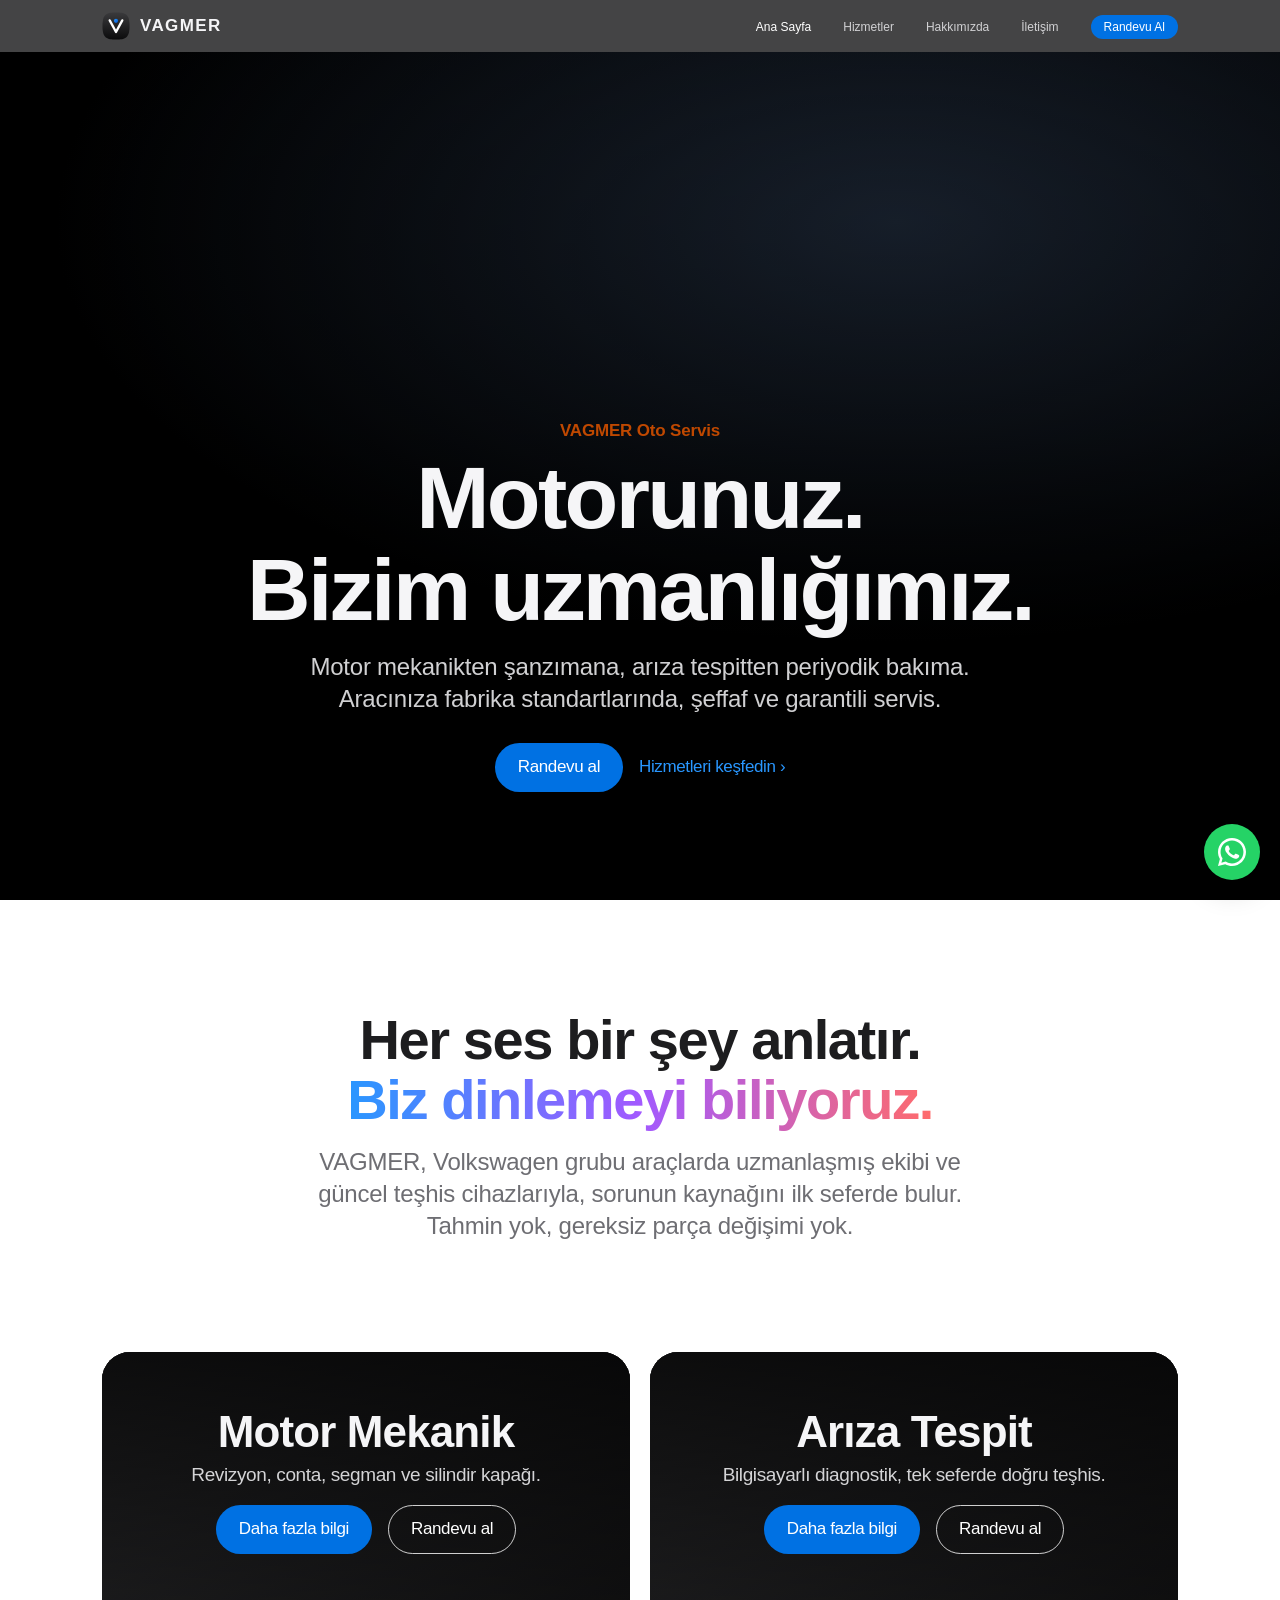
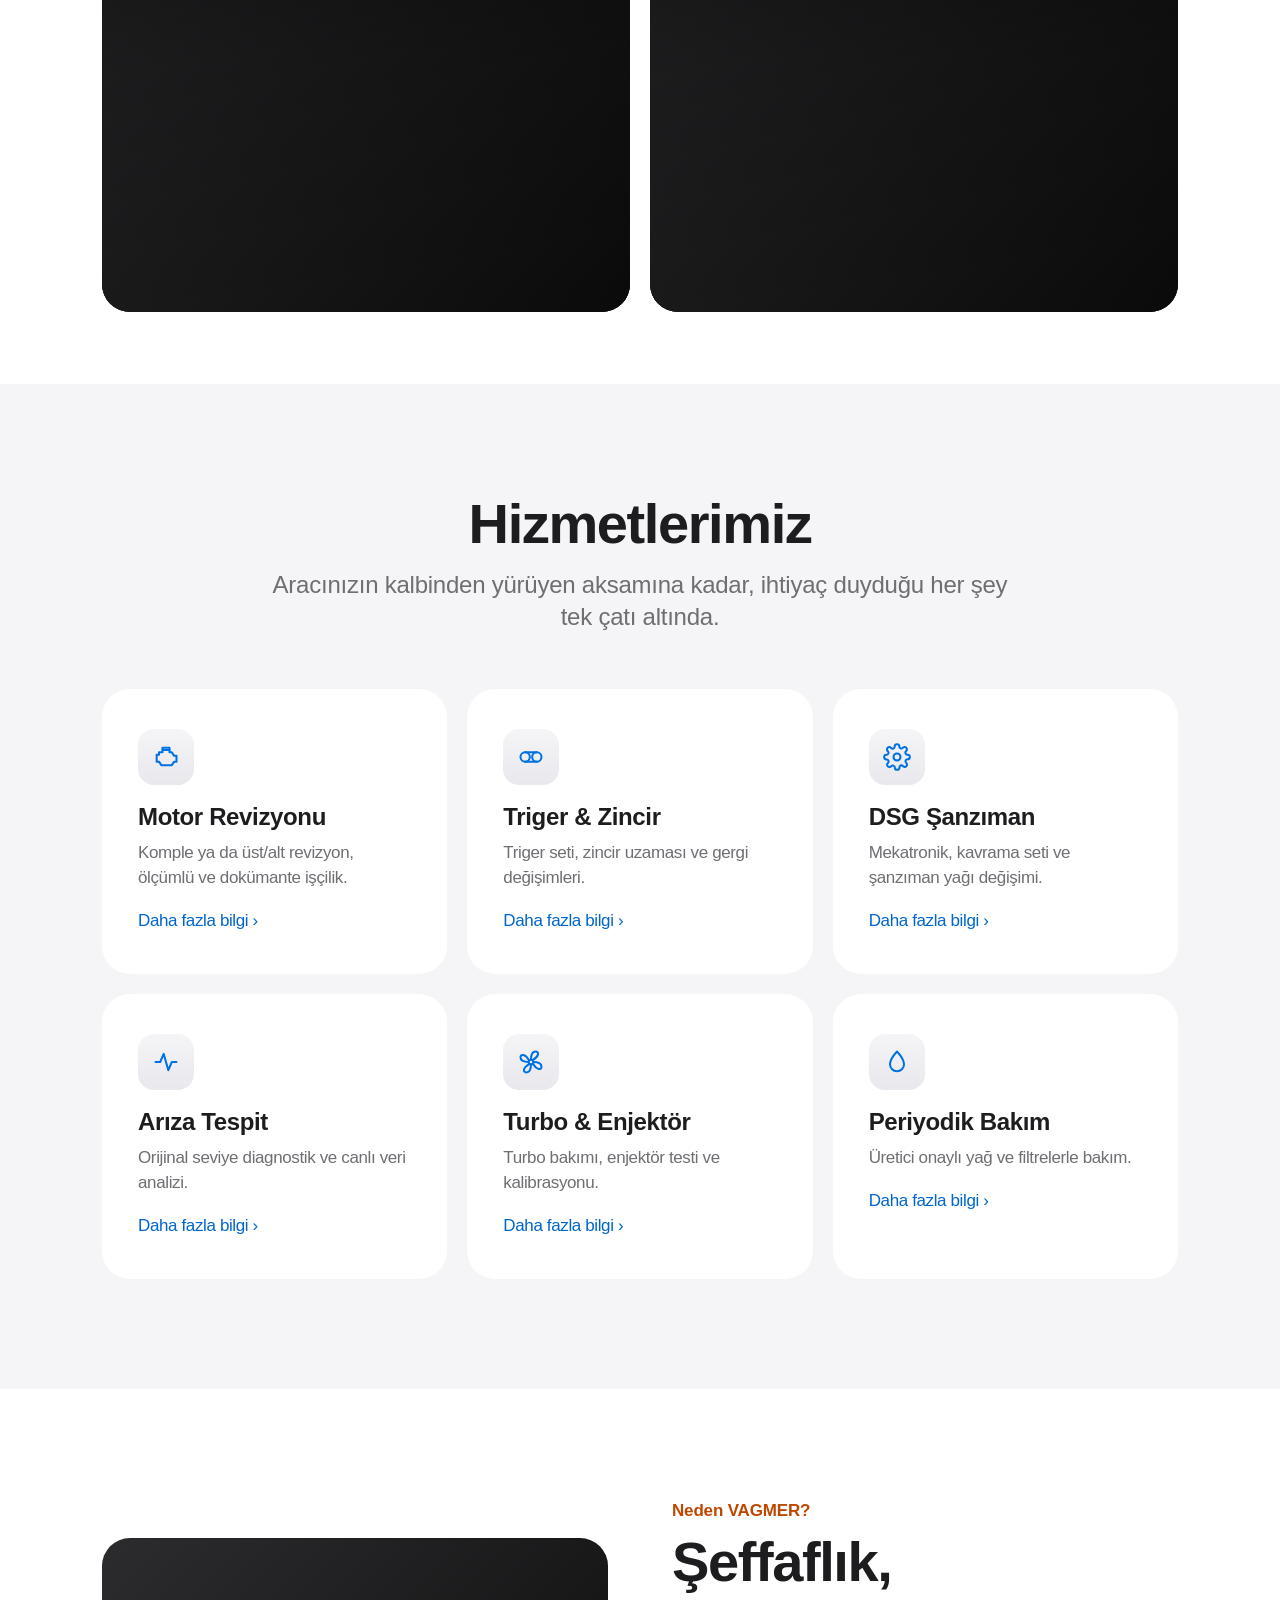
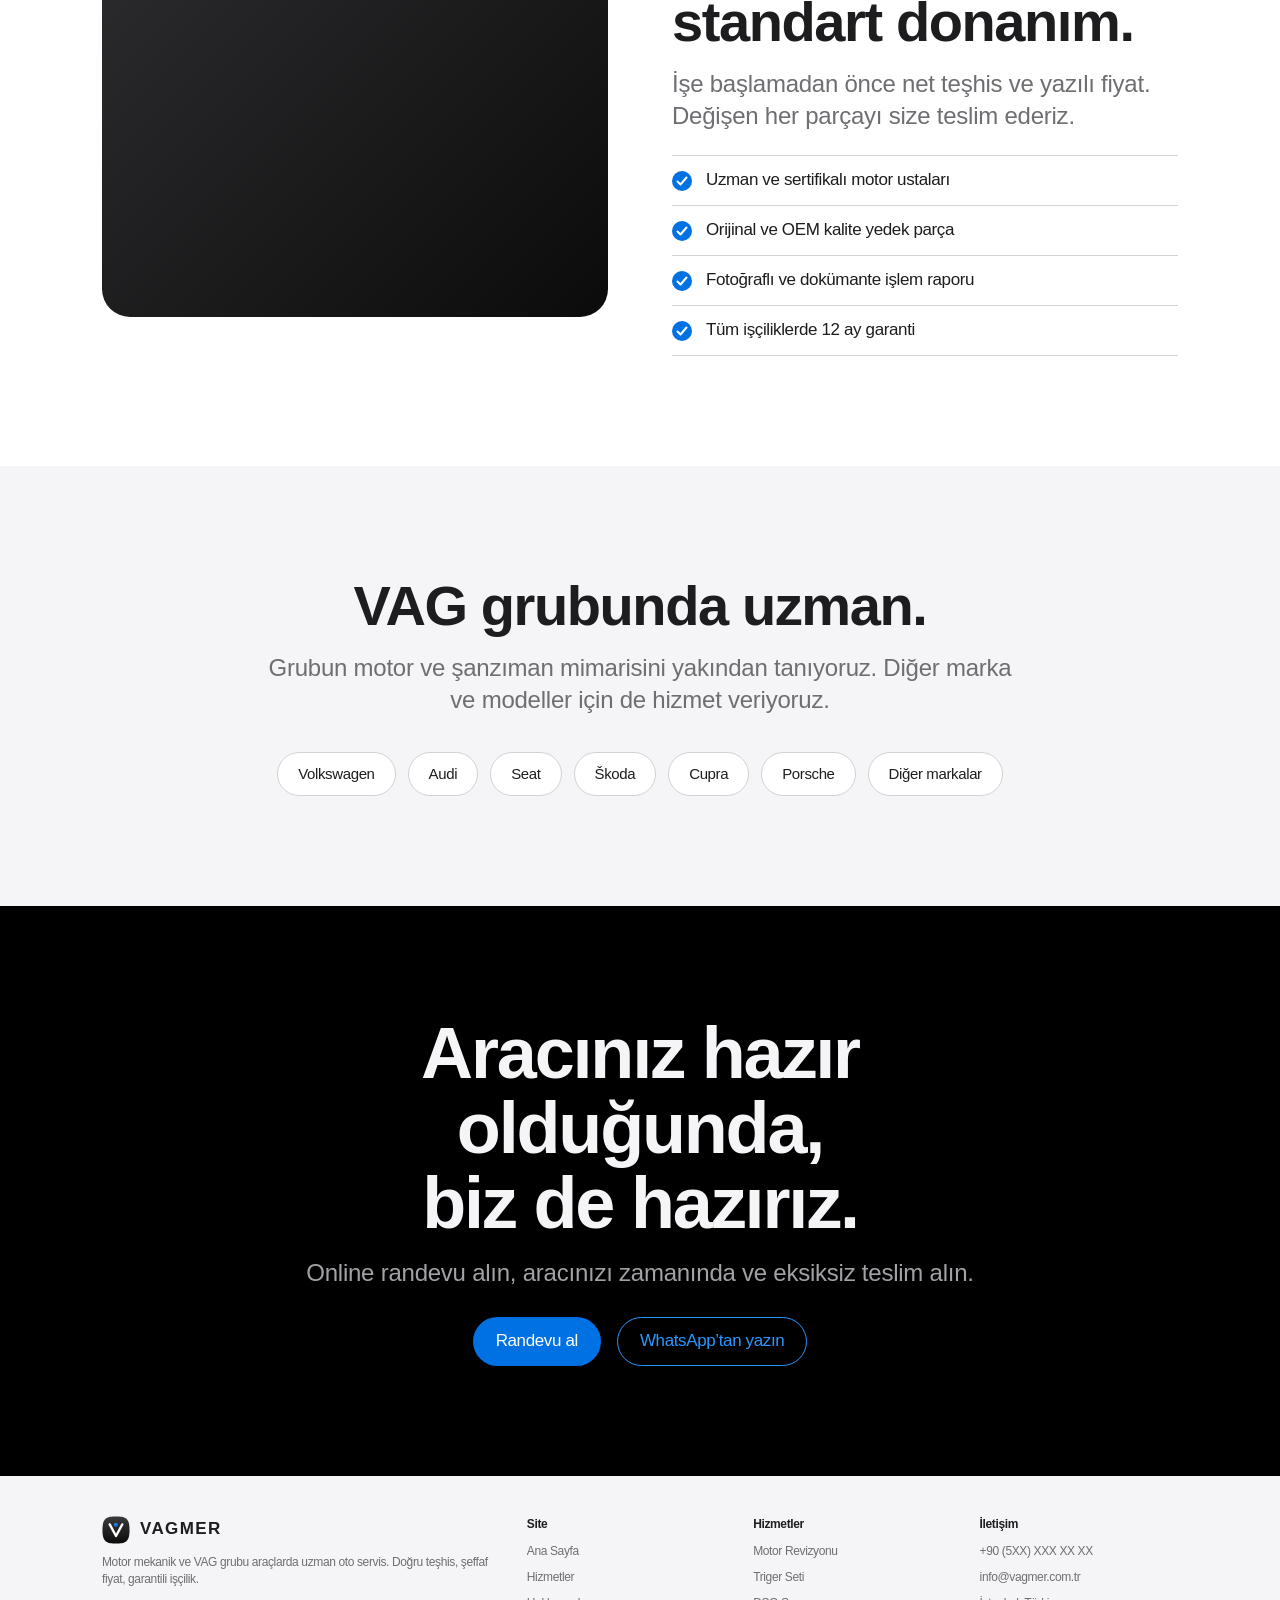
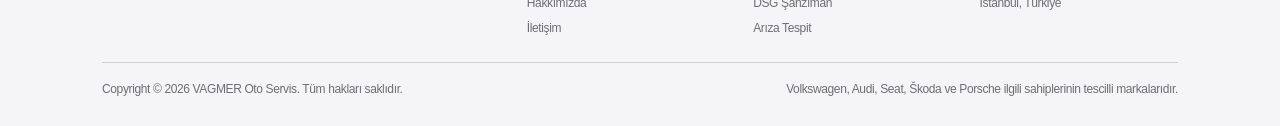
==== commit 964ae0b2: "İstatistik bölümlerini kaldır Co-Authored-By: Claude Opus 5.5 <noreply@anthropic.com> Claude-Session" ====
--- a/index.html
+++ b/index.html
@@ -84,17 +84,6 @@
   </div>
 </section>
 
-<section class="section dark">
-  <div class="container">
-    <div class="center reveal"><h2 class="headline">Rakamlarla VAGMER.</h2></div>
-    <div class="stats reveal" style="margin-top:64px">
-      <div><div class="stat-num">15+</div><div class="stat-label">Yıllık deneyim</div></div>
-      <div><div class="stat-num">12.000+</div><div class="stat-label">Servis verilen araç</div></div>
-      <div><div class="stat-num">%98</div><div class="stat-label">Müşteri memnuniyeti</div></div>
-      <div><div class="stat-num">12 Ay</div><div class="stat-label">İşçilik garantisi</div></div>
-    </div>
-  </div>
-</section>
 
 <section class="section">
   <div class="container split">
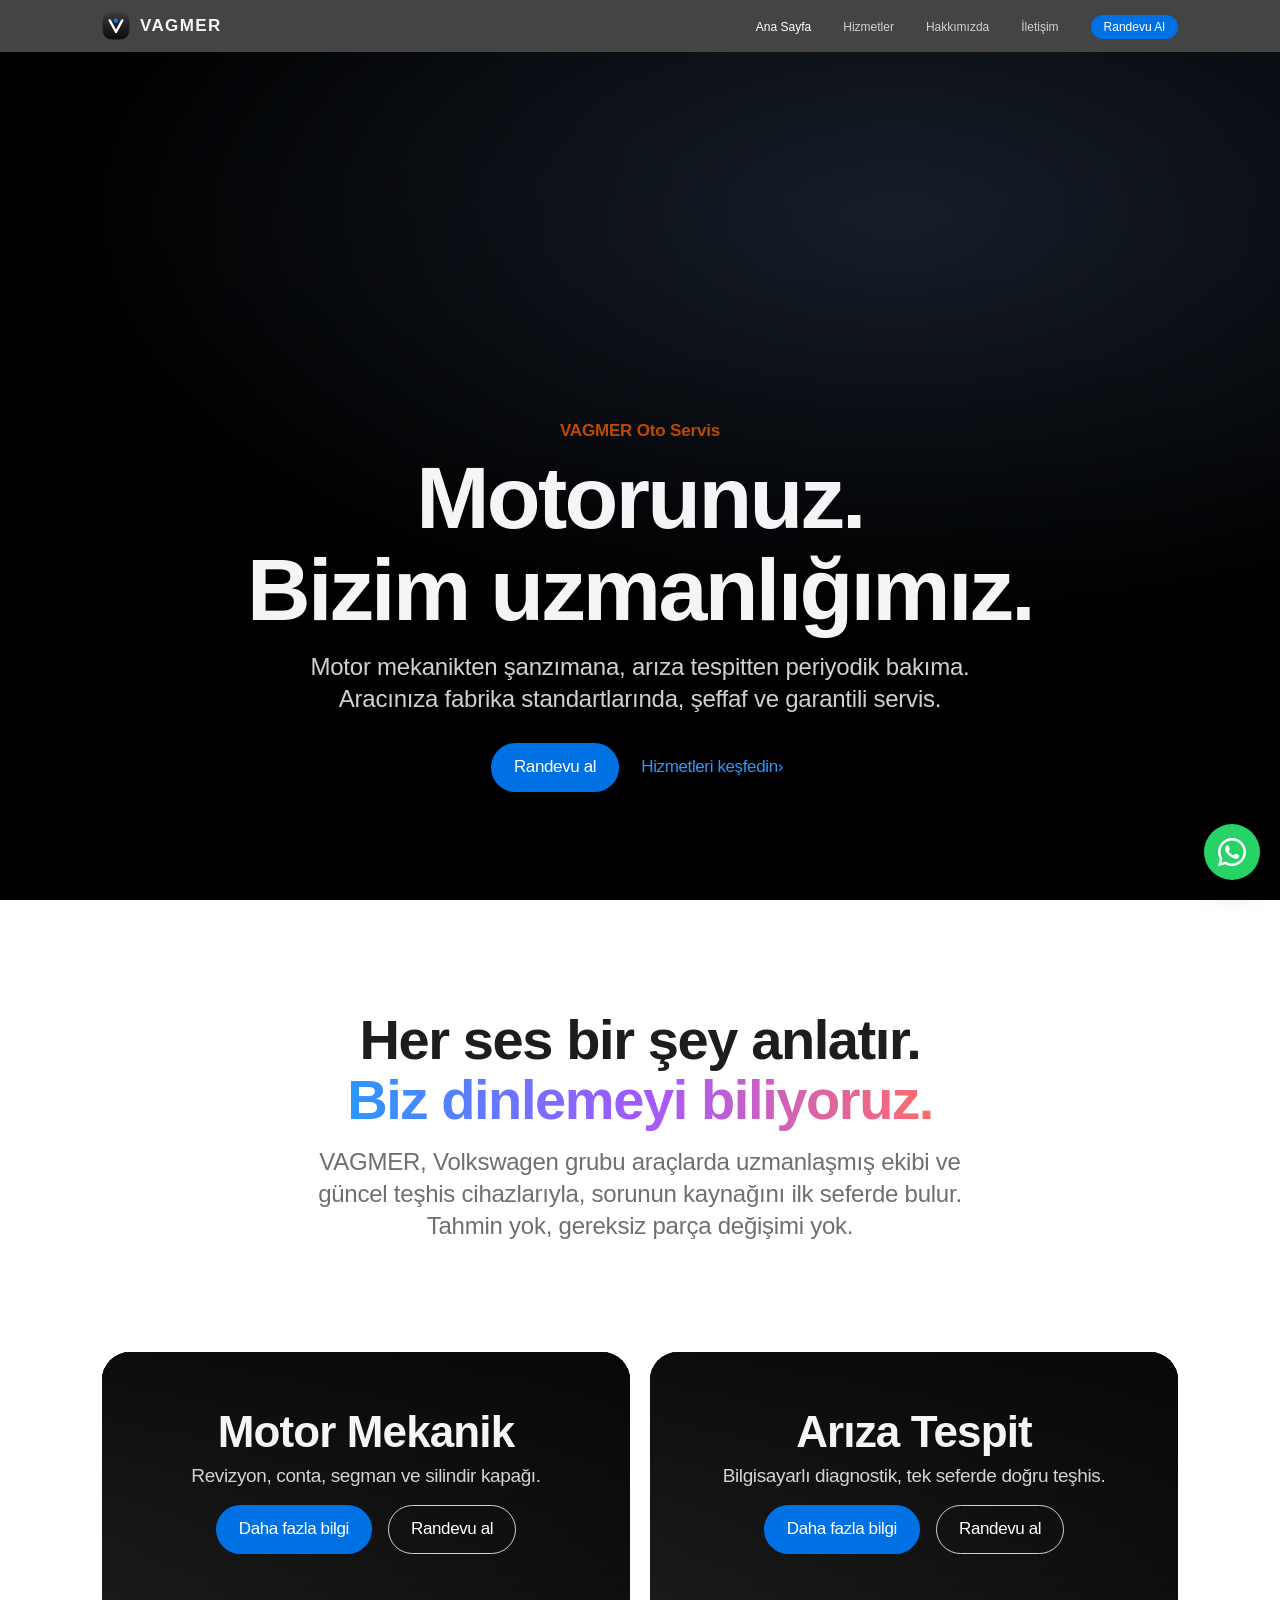
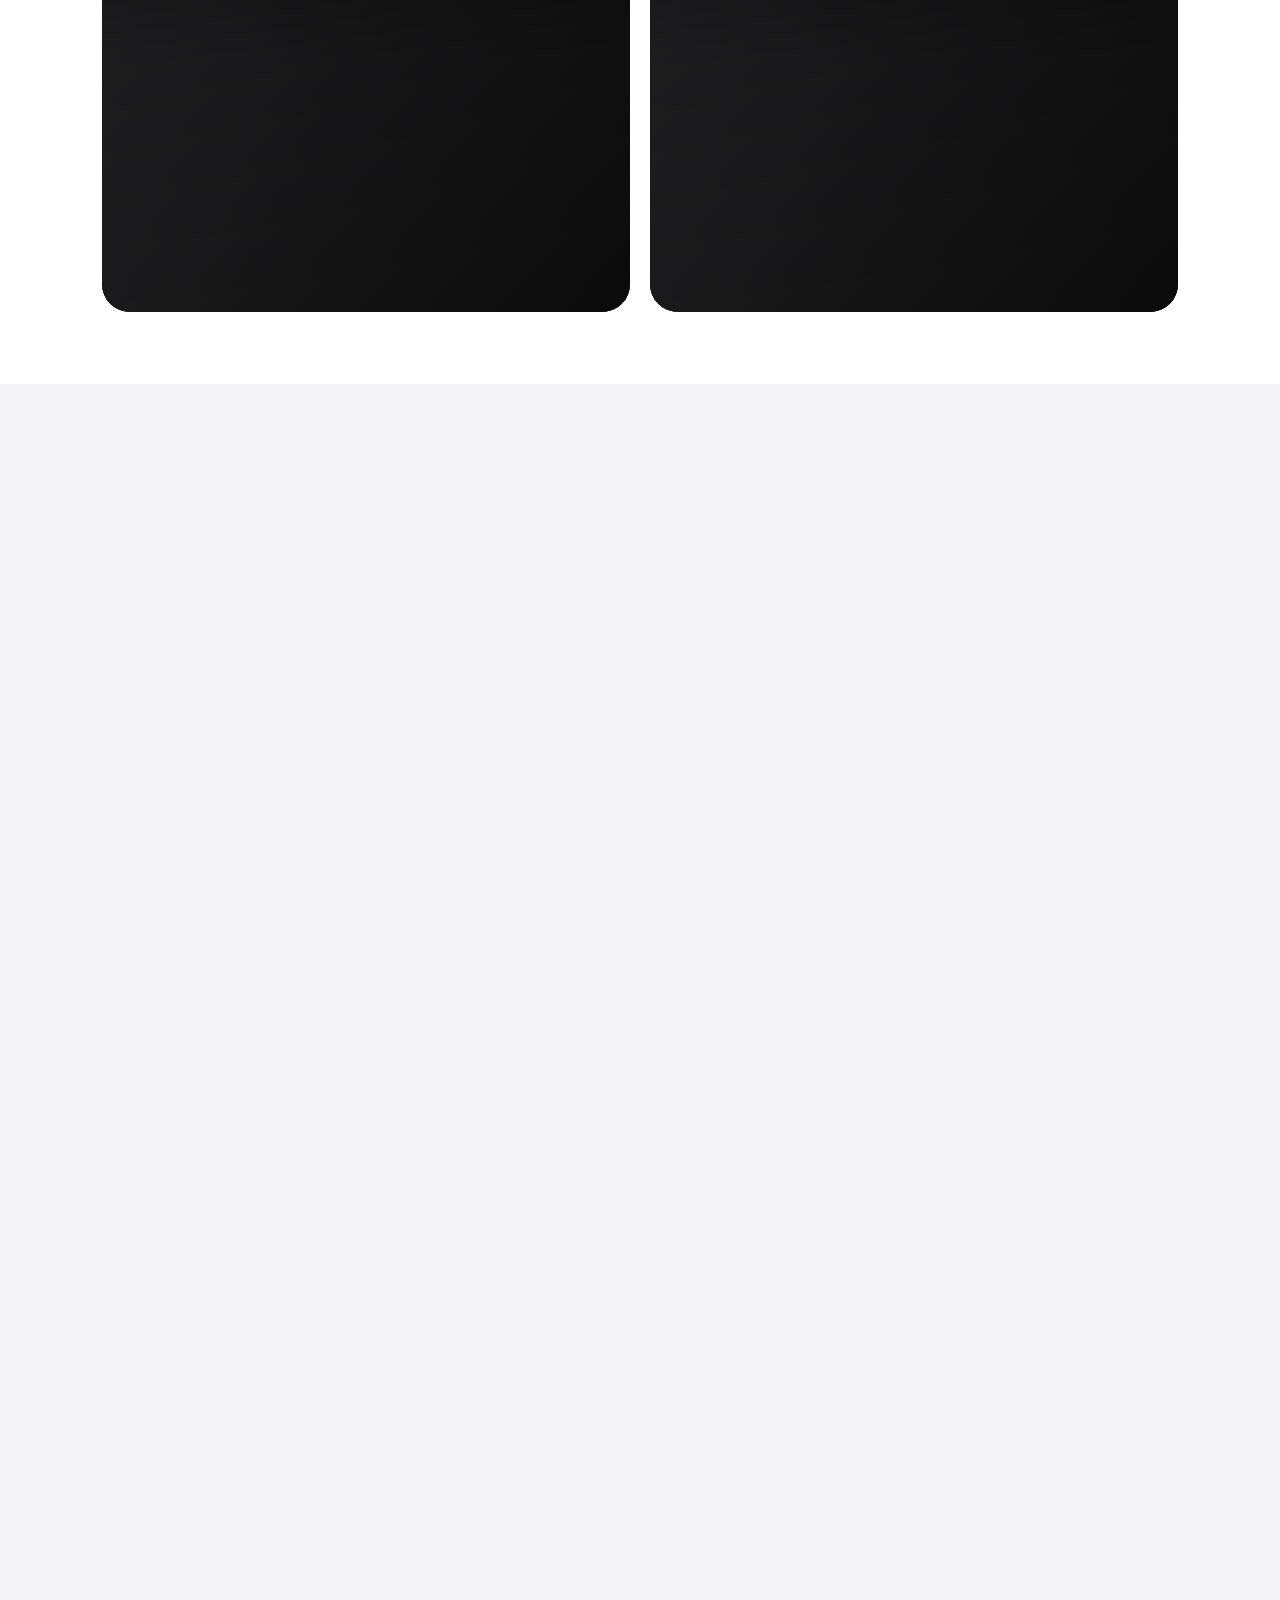
==== commit 8d6b926c: "Mobil optimizasyon: alt işlem çubuğu, güvenli alan, dokunma hedefleri, duyarlı görseller - iPhone çe" ====
--- a/index.html
+++ b/index.html
@@ -5,7 +5,15 @@
 <meta name="viewport" content="width=device-width, initial-scale=1, viewport-fit=cover">
 <title>VAGMER Oto Servis — Motor Mekanik ve VAG Uzmanı</title>
 <meta name="description" content="VAGMER Oto Servis: motor mekanik, motor revizyonu, triger, DSG şanzıman, arıza tespit ve periyodik bakım. Volkswagen, Audi, Seat, Škoda uzmanı.">
-<meta name="theme-color" content="#000000">
+<meta name="theme-color" content="#161617">
+<meta name="format-detection" content="telephone=no">
+<meta name="apple-mobile-web-app-capable" content="yes">
+<meta name="mobile-web-app-capable" content="yes">
+<meta name="apple-mobile-web-app-status-bar-style" content="black-translucent">
+<meta name="apple-mobile-web-app-title" content="VAGMER">
+<link rel="manifest" href="manifest.webmanifest">
+<link rel="preload" as="image" href="https://images.unsplash.com/photo-1486262715619-67b85e0b08d3?auto=format&fit=crop&w=800&q=70" media="(max-width: 734px)" fetchpriority="high">
+<link rel="preload" as="image" href="https://images.unsplash.com/photo-1486262715619-67b85e0b08d3?auto=format&fit=crop&w=1600&q=80" media="(min-width: 735px)" fetchpriority="high">
 <meta property="og:title" content="VAGMER Oto Servis — Motor Mekanik ve VAG Uzmanı">
 <meta property="og:description" content="VAGMER Oto Servis: motor mekanik, motor revizyonu, triger, DSG şanzıman, arıza tespit ve periyodik bakım. Volkswagen, Audi, Seat, Škoda uzmanı.">
 <meta property="og:type" content="website">
@@ -150,6 +158,11 @@
     </div>
   </div>
 </footer>
+<nav class="action-bar" aria-label="Hızlı işlemler">
+  <a class="ab-call" href="tel:+905000000000"><svg viewBox="0 0 24 24" aria-hidden="true"><path d="M22 16.9v3a2 2 0 0 1-2.2 2 19.8 19.8 0 0 1-8.6-3.1 19.5 19.5 0 0 1-6-6A19.8 19.8 0 0 1 2.1 4.2 2 2 0 0 1 4.1 2h3a2 2 0 0 1 2 1.7c.1.9.4 1.8.7 2.7a2 2 0 0 1-.5 2.1L8 9.8a16 16 0 0 0 6 6l1.3-1.3a2 2 0 0 1 2.1-.4c.9.3 1.8.6 2.7.7a2 2 0 0 1 1.7 2z"/></svg>Ara</a>
+  <a class="ab-wa" data-wa="Merhaba VAGMER, bilgi almak istiyorum." href="iletisim.html"><svg viewBox="0 0 24 24" aria-hidden="true"><path d="M17.5 14.4c-.3-.1-1.7-.8-2-.9-.3-.1-.5-.1-.7.1-.2.3-.8.9-.9 1.1-.2.2-.3.2-.6.1-.3-.1-1.2-.5-2.4-1.5-.9-.8-1.5-1.7-1.6-2-.2-.3 0-.5.1-.6l.4-.5c.1-.2.2-.3.3-.5.1-.2 0-.4 0-.5l-.9-2.2c-.2-.6-.5-.5-.7-.5h-.6c-.2 0-.5.1-.8.4-.3.3-1 1-1 2.5s1.1 2.9 1.2 3.1c.1.2 2.1 3.2 5.1 4.5.7.3 1.3.5 1.7.6.7.2 1.4.2 1.9.1.6-.1 1.7-.7 2-1.4.2-.7.2-1.3.2-1.4-.1-.1-.3-.2-.6-.3zM12 21.8c-1.8 0-3.5-.5-5-1.4l-.4-.2-3.7 1 1-3.6-.2-.4C2.7 15.6 2.2 13.8 2.2 12 2.2 6.6 6.6 2.2 12 2.2S21.8 6.6 21.8 12 17.4 21.8 12 21.8zM12 0C5.4 0 0 5.4 0 12c0 2.1.6 4.2 1.6 6L0 24l6.2-1.6c1.8 1 3.8 1.5 5.8 1.5 6.6 0 12-5.4 12-12S18.6 0 12 0z"/></svg>WhatsApp</a>
+  <a class="ab-cta" href="iletisim.html#randevu">Randevu al</a>
+</nav>
 <a class="fab" data-wa="Merhaba VAGMER, bilgi almak istiyorum." href="iletisim.html" aria-label="WhatsApp ile yazın"><svg viewBox="0 0 24 24" aria-hidden="true"><path d="M17.5 14.4c-.3-.1-1.7-.8-2-.9-.3-.1-.5-.1-.7.1-.2.3-.8.9-.9 1.1-.2.2-.3.2-.6.1-.3-.1-1.2-.5-2.4-1.5-.9-.8-1.5-1.7-1.6-2-.2-.3 0-.5.1-.6l.4-.5c.1-.2.2-.3.3-.5.1-.2 0-.4 0-.5l-.9-2.2c-.2-.6-.5-.5-.7-.5h-.6c-.2 0-.5.1-.8.4-.3.3-1 1-1 2.5s1.1 2.9 1.2 3.1c.1.2 2.1 3.2 5.1 4.5.7.3 1.3.5 1.7.6.7.2 1.4.2 1.9.1.6-.1 1.7-.7 2-1.4.2-.7.2-1.3.2-1.4-.1-.1-.3-.2-.6-.3zM12 21.8c-1.8 0-3.5-.5-5-1.4l-.4-.2-3.7 1 1-3.6-.2-.4C2.7 15.6 2.2 13.8 2.2 12 2.2 6.6 6.6 2.2 12 2.2S21.8 6.6 21.8 12 17.4 21.8 12 21.8zM12 0C5.4 0 0 5.4 0 12c0 2.1.6 4.2 1.6 6L0 24l6.2-1.6c1.8 1 3.8 1.5 5.8 1.5 6.6 0 12-5.4 12-12S18.6 0 12 0z"/></svg></a>
 <script src="assets/js/main.js" defer></script>
 </body>
--- a/assets/css/style.css
+++ b/assets/css/style.css
@@ -332,3 +332,130 @@
   .hero-media { animation: none; transform: none; }
   html { scroll-behavior: auto; }
 }
+
+/* =========================================================
+   Mobile optimization
+   ========================================================= */
+html, body { overflow-x: hidden; }
+body { -webkit-tap-highlight-color: transparent; text-rendering: optimizeLegibility; }
+a, button, summary, select, input, textarea { touch-action: manipulation; }
+:focus-visible { outline: 2px solid var(--accent); outline-offset: 3px; border-radius: 6px; }
+main > section { content-visibility: auto; contain-intrinsic-size: auto 800px; }
+main > section:first-child { content-visibility: visible; }
+
+.nav { padding-top: env(safe-area-inset-top); height: calc(var(--nav-h) + env(safe-area-inset-top)); }
+.nav .container { height: var(--nav-h); padding-left: max(22px, env(safe-area-inset-left)); padding-right: max(22px, env(safe-area-inset-right)); }
+.nav-toggle { width: 44px; height: 44px; margin-right: -12px; display: none; align-items: center; justify-content: center; flex-direction: column; }
+.nav-toggle span { margin: 3px 0; }
+.nav.open .nav-toggle span:first-child { transform: translateY(4.25px) rotate(45deg); }
+.nav.open .nav-toggle span:last-child { transform: translateY(-4.25px) rotate(-45deg); }
+body.menu-open { overflow: hidden; }
+
+/* Hover effects only on real pointers */
+@media (hover: none) {
+  .card:hover { transform: none; box-shadow: none; }
+  .fab:hover { transform: none; }
+}
+.card:active { transform: scale(.985); transition-duration: .15s; }
+
+/* Mobile action bar */
+.action-bar { display: none; }
+
+@media (max-width: 820px) {
+  .nav-toggle { display: flex; }
+  .nav-links {
+    inset: calc(var(--nav-h) + env(safe-area-inset-top)) 0 0 0;
+    height: calc(100dvh - var(--nav-h) - env(safe-area-inset-top));
+    overflow-y: auto; overscroll-behavior: contain;
+    padding: 12px 28px calc(28px + env(safe-area-inset-bottom));
+  }
+  .nav-links li { border-bottom: 1px solid rgba(255,255,255,.08); }
+  .nav-links li:last-child { border-bottom: 0; }
+  .nav-links a { font-size: 28px; padding: 14px 0; letter-spacing: -0.02em; }
+  .nav-links .nav-cta { margin-top: 24px; font-size: 17px; padding: 14px 28px; }
+}
+
+@media (max-width: 734px) {
+  body { font-size: 17px; }
+  .container { padding-left: max(20px, env(safe-area-inset-left)); padding-right: max(20px, env(safe-area-inset-right)); }
+  .section { padding: 72px 0; }
+  .section-sm { padding: 48px 0; }
+  .page-hero { padding: 72px 0 48px; }
+  .page-hero.dark { padding: 88px 0 64px; }
+  .display { font-size: clamp(40px, 11.5vw, 56px); line-height: 1.06; }
+  .headline { font-size: clamp(30px, 8.6vw, 40px); line-height: 1.1; }
+  .lead { font-size: 19px; line-height: 1.4; }
+  .hero { min-height: calc(92svh - var(--nav-h)); }
+  .hero .container { padding-top: 14vh; padding-bottom: 9vh; }
+  .hero .lead br, .headline br.desk { display: none; }
+
+  .grid { gap: 14px; }
+  .card { padding: 28px 24px; border-radius: 22px; }
+  .card h3 { font-size: 21px; margin-top: 14px; }
+  .icon { width: 48px; height: 48px; border-radius: 14px; }
+  .icon svg { width: 24px; height: 24px; }
+
+  .tile { min-height: 440px; padding: 40px 22px 0; border-radius: 22px; }
+  .tile p { font-size: 17px; }
+  .media { border-radius: 22px; }
+
+  .cta-row { gap: 12px; margin-top: 24px; }
+  .cta-row .btn { flex: 1 1 auto; min-width: 140px; }
+  .split .cta-row .btn { flex: 0 1 auto; }
+
+  .check-list li { padding: 14px 0 14px 34px; font-size: 16px; }
+  .check-list li::before { top: 16px; }
+  .faq summary { font-size: 18px; padding: 20px 40px 20px 0; }
+  .faq details p { padding-right: 0; }
+
+  .chip { padding: 8px 16px; font-size: 14px; }
+  .brands { gap: 8px; }
+
+  .gallery { gap: 10px; }
+  .gallery .media { border-radius: 14px; }
+
+  .map { min-height: 300px; border-radius: 22px; }
+  .info-item p, .info-item a { font-size: 17px; }
+
+  .footer { padding-bottom: calc(96px + env(safe-area-inset-bottom)); }
+  .footer ul { gap: 0; }
+  .footer ul a { display: block; padding: 8px 0; font-size: 14px; }
+  .footer p { font-size: 13px; }
+
+  /* Bottom action bar replaces floating button */
+  .fab { display: none; }
+  .action-bar {
+    display: grid; grid-template-columns: 1fr 1fr 1.3fr; gap: 8px;
+    position: fixed; left: 0; right: 0; bottom: 0; z-index: 95;
+    padding: 10px max(12px, env(safe-area-inset-right)) calc(10px + env(safe-area-inset-bottom)) max(12px, env(safe-area-inset-left));
+    background: rgba(250, 250, 252, .82);
+    backdrop-filter: saturate(180%) blur(20px); -webkit-backdrop-filter: saturate(180%) blur(20px);
+    border-top: 1px solid rgba(0,0,0,.08);
+    transform: translateY(0); transition: transform .35s var(--ease);
+  }
+  .action-bar.hide { transform: translateY(110%); }
+  .action-bar a {
+    display: flex; align-items: center; justify-content: center; gap: 6px;
+    min-height: 46px; border-radius: 14px; font-size: 15px; font-weight: 500;
+    color: var(--text); background: rgba(0,0,0,.05); text-decoration: none;
+  }
+  .action-bar a svg { width: 18px; height: 18px; }
+  .action-bar .ab-wa svg { fill: #1faa52; }
+  .action-bar .ab-call svg { fill: none; stroke: currentColor; stroke-width: 2; stroke-linecap: round; stroke-linejoin: round; }
+  .action-bar .ab-cta { background: var(--accent); color: #fff; }
+  body.menu-open .action-bar { transform: translateY(110%); }
+}
+
+@media (max-width: 380px) {
+  .display { font-size: 38px; }
+  .cta-row .btn { min-width: 0; width: 100%; }
+}
+
+@media (orientation: landscape) and (max-height: 500px) {
+  .hero { min-height: 100svh; }
+  .hero .container { padding-top: 60px; padding-bottom: 40px; }
+}
+/* Minimum 44px touch targets */
+.brand { min-height: 44px; }
+.cta-row > .link-arrow { display: inline-flex; align-items: center; min-height: 44px; padding: 0 6px; }
+.info-item a { display: inline-block; padding: 8px 0; }
